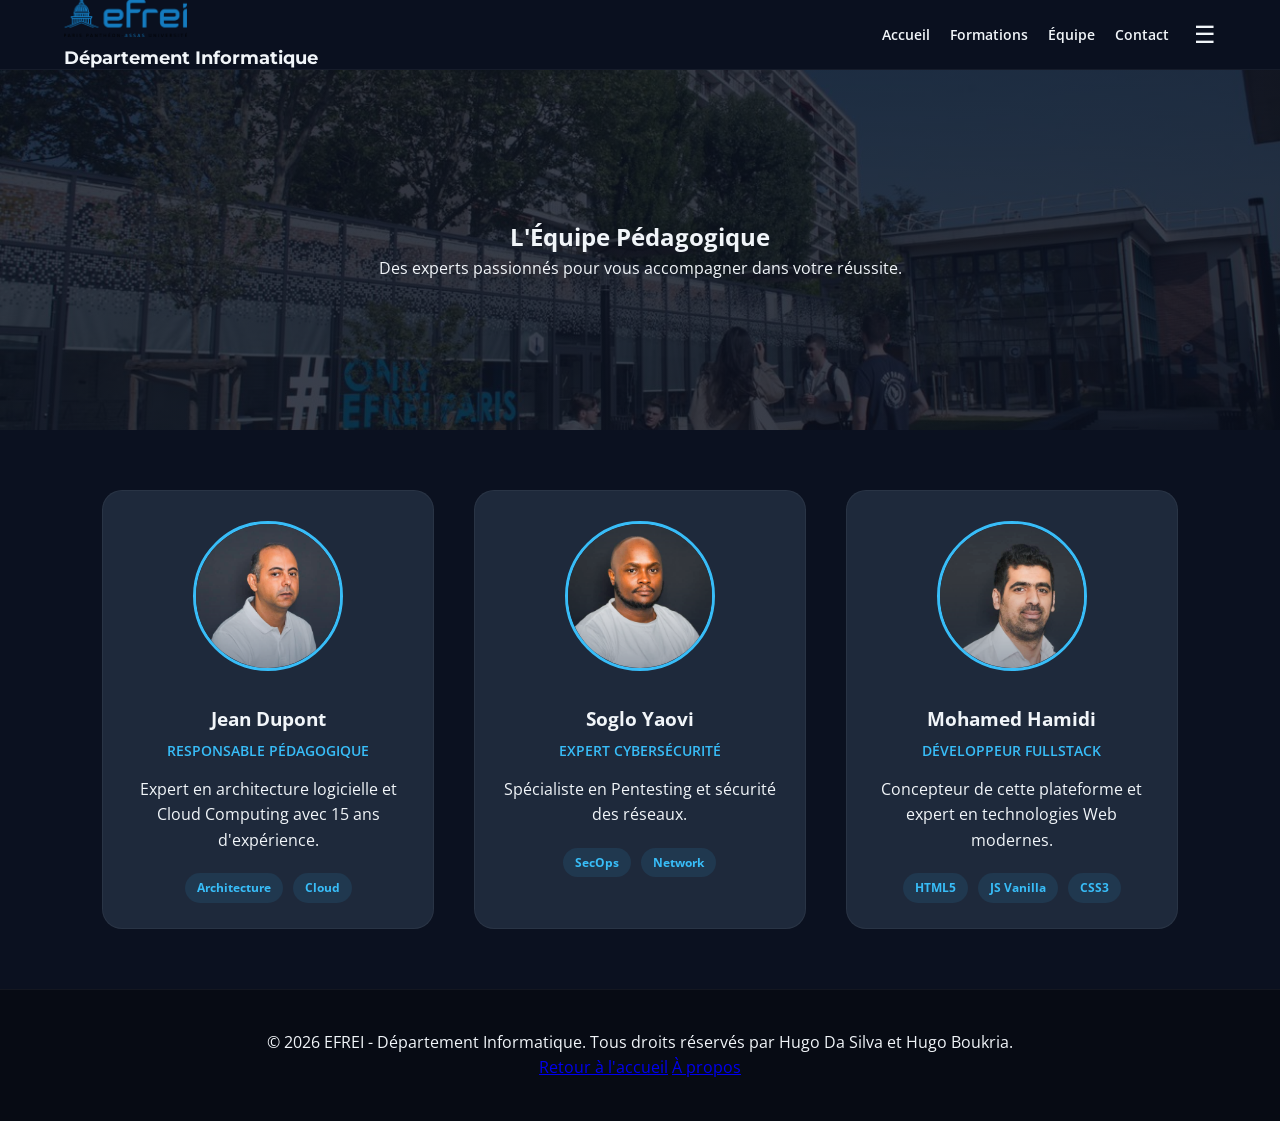
==== html/equipe.html @ b2d067b9 "Add files via upload" ====
<!DOCTYPE html>
<html lang="fr">
<head>
    <meta charset="UTF-8">
    <meta name="viewport" content="width=device-width, initial-scale=1.0">
    <title>Équipe - EFREI</title>
    <link rel="stylesheet" href="../css/style.css">
</head>

<body class="dark">

<header>
    <div class="logo-container">
        <img src="../img/logo.jpg" alt="Logo EFREI">
        <h1>Département Informatique</h1>
    </div>

    <div class="nav-wrapper">
        <nav id="nav">
            <ul>
                <li><a href="../index.html">Accueil</a></li>
                <li><a href="cours.html">Formations</a></li>
                <li><a href="equipe.html">Équipe</a></li>
                <li><a href="contact_propos.html">Contact</a></li>
            </ul>
        </nav>
        <div class="menu-toggle" onclick="toggleMenu()">☰</div>
    </div>
</header>

<section class="page-header team-bg">
    <div class="overlay-text">
        <h2>L'Équipe Pédagogique</h2>
        <p>Des experts passionnés pour vous accompagner dans votre réussite.</p>
    </div>
</section>

<section class="team-section">
    <div class="team-grid">
        <div class="team-card">
            <div class="member-image">
                <img src="../img/prof1.jpg" alt="Nom du Professionnel">
            </div>
            <div class="member-info">
                <h3>Jean Dupont</h3>
                <span class="member-role">Responsable Pédagogique</span>
                <p>Expert en architecture logicielle et Cloud Computing avec 15 ans d'expérience.</p>
                <div class="member-tech">
                    <span>Architecture</span> <span>Cloud</span>
                </div>
            </div>
        </div>

        <div class="team-card">
            <div class="member-image">
                <img src="../img/prof3.jpg" alt="Nom du Professionnel">
            </div>
            <div class="member-info">
                <h3>Soglo Yaovi</h3>
                <span class="member-role">Expert Cybersécurité</span>
                <p>Spécialiste en Pentesting et sécurité des réseaux.</p>
                <div class="member-tech">
                    <span>SecOps</span> <span>Network</span>
                </div>
            </div>
        </div>

        <div class="team-card">
            <div class="member-image">
                <img src="../img/prof2.jpg" alt="Nom du Professionnel">
            </div>
            <div class="member-info">
                <h3>Mohamed Hamidi</h3>
                <span class="member-role">Développeur Fullstack</span>
                <p>Concepteur de cette plateforme et expert en technologies Web modernes.</p>
                <div class="member-tech">
                    <span>HTML5</span> <span>JS Vanilla</span> <span>CSS3</span>
                </div>
            </div>
        </div>
    </div>
</section>



<footer>
    <div class="footer-content">
        <p>© 2026 EFREI - Département Informatique. Tous droits réservés par Hugo Da Silva et Hugo Boukria.</p>
        <div class="footer-links">
            <a href="../index.html" class="about-link">Retour à l'accueil</a>
            <a href="contact_propos.html" class="about-link">À propos</a>
        </div>
    </div>
</footer>

<script src="../java/main.js"></script>
</body>
</html>
---- css/style.css ----
/* --- POLICES ET VARIABLES (FORCE DARK MODE PAR DÉFAUT) --- */
@import url('https://fonts.googleapis.com/css2?family=Montserrat:wght@600;700;800&family=Open+Sans:wght@400;600&display=swap');

:root {
    --bg-color: #0b1120;           
    --card-bg: #1e293b;            
    --primary-color: #002b5c;      
    --secondary-color: #38bdf8;    
    --text-color: #f1f5f9;         
    --text-muted: #94a3b8;
    --transition: 0.3s cubic-bezier(0.4, 0, 0.2, 1);
    --shadow: 0 10px 25px rgba(0, 0, 0, 0.3);
}

/* --- AJOUT : VARIABLES POUR LE MODE CLAIR --- */
body.light {
    --bg-color: #f8fafc;
    --card-bg: #ffffff;
    --text-color: #1e293b;
    --text-muted: #64748b;
    --shadow: 0 10px 25px rgba(0, 0, 0, 0.05);
}

* { margin: 0; padding: 0; box-sizing: border-box; }

body {
    font-family: 'Open Sans', sans-serif;
    background-color: var(--bg-color);
    color: var(--text-color);
    line-height: 1.6;
    /* Ajout d'une transition pour un passage fluide entre les modes */
    transition: background var(--transition), color var(--transition);
}

/* --- HEADER --- */
header {
    display: flex;
    justify-content: space-between;
    align-items: center;
    padding: 0 5%;
    height: 70px;
    background: rgba(11, 17, 32, 0.95);
    backdrop-filter: blur(12px);
    position: sticky;
    top: 0;
    z-index: 1000;
    border-bottom: 1px solid rgba(255, 255, 255, 0.05);
}

/* Ajustement du header en mode clair */
body.light header {
    background: rgba(248, 250, 252, 0.95);
    border-bottom: 1px solid rgba(0, 0, 0, 0.1);
}

.logo-container img { height: 40px; margin-right: 12px; }
.logo-container h1 { font-family: 'Montserrat'; font-size: 1.1rem; }

.nav-wrapper { display: flex; align-items: center; gap: 25px; }
nav ul { display: flex; list-style: none; gap: 20px; }
nav a { color: var(--text-color); text-decoration: none; font-weight: 600; font-size: 0.9rem; transition: var(--transition); }
nav a:hover { color: var(--secondary-color); }

.menu-toggle { font-size: 24px; cursor: pointer; color: var(--text-color); }

/* --- HERO CAROUSEL --- */
.hero-carousel {
    position: relative;
    height: 75vh;
    width: 100%;
    overflow: hidden;
}

.carousel-container {
    width: 100%;
    height: 100%;
    background: #000;
}

#carousel-image {
    width: 100%;
    height: 100%;
    object-fit: cover;
    opacity: 0.6; 
    transition: opacity 0.5s ease-in-out;
}

.hero-overlay {
    position: absolute;
    top: 50%;
    left: 50%;
    transform: translate(-50%, -50%);
    text-align: center;
    width: 80%;
    z-index: 10;
}

.hero-overlay h2 {
    font-family: 'Montserrat';
    font-size: 3rem;
    margin-bottom: 25px;
    background: linear-gradient(to right, #fff, var(--secondary-color));
    -webkit-background-clip: text;
    background-clip: text;
    color: transparent;
}

.hero-overlay button {
    padding: 14px 35px;
    border: none;
    background: var(--secondary-color);
    color: #0f172a;
    font-weight: 700;
    border-radius: 8px;
    cursor: pointer;
    transition: var(--transition);
}

.hero-overlay button:hover {
    transform: translateY(-3px);
    box-shadow: 0 0 20px rgba(56, 189, 248, 0.5);
}

/* --- STATS OVERLAP --- */
.stats-container {
    display: flex;
    justify-content: center;
    gap: 25px;
    margin-top: -60px;
    padding: 0 8%;
    position: relative;
    z-index: 15;
}

.stat-card {
    background: var(--secondary-color);
    color: #0f172a;
    padding: 25px;
    border-radius: 15px;
    text-align: center;
    min-width: 220px;
    box-shadow: 0 10px 25px rgba(56, 189, 248, 0.3);
}

.stat-number { font-size: 2.2rem; font-weight: 800; display: block; }

/* --- HISTORY & SECTIONS --- */
.history-section { 
    padding: 100px 8% 80px; 
}
.history-grid { 
    display: grid; 
    grid-template-columns: 1fr 1fr; 
    gap: 50px; 
    align-items: center; 
}
.history-image img { width: 100%; 
    border-radius: 15px; 
    box-shadow: var(--shadow); 
}

.news-section, .partners, .testimonials { 
    padding: 80px 8%; 
}
.news-grid { 
    display: grid; 
    grid-template-columns: repeat(auto-fit, minmax(300px, 1fr)); 
    gap: 30px; 
}
.news-card { 
    background: var(--card-bg); 
    padding: 35px; 
    border-radius: 16px; 
    box-shadow: var(--shadow); 
    border: 1px solid rgba(255, 255, 255, 0.03); 
}

.partners-grid { 
    display: flex; 
    justify-content: center; 
    flex-wrap: wrap; 
    gap: 20px; 
}
.partner-item {
     background: rgba(255, 255, 255, 0.05); 
     padding: 15px 25px; 
     border-radius: 8px; 
     font-weight: bold; 
     border: 1px solid rgba(255, 255, 255, 0.1); 
    }

/* Ajustement des items partenaires en mode clair */
body.light .partner-item {
    background: rgba(0, 0, 0, 0.05);
    border-color: rgba(0, 0, 0, 0.1);
}

.testimonial-grid { 
    display: grid; 
    grid-template-columns: repeat(auto-fit, minmax(320px, 1fr)); 
    gap: 30px; 
}
.testimonial-card { 
    background: var(--card-bg); 
    padding: 35px; border-radius: 16px; 
    border-left: 5px solid var(--secondary-color); 
    box-shadow: var(--shadow); 
}

/* --- FOOTER --- */
.cta-final { 
    padding: 60px 8%; 
    text-align: center; 
    background: linear-gradient(to right, var(--primary-color), #004080); 
    margin: 40px 8%; 
    border-radius: 20px; 
}

/* --- AJOUT : STYLE DU BOUTON TOGGLE --- */
.mode-toggle-btn {
    background: transparent;
    border: 2px solid white;
    color: white;
    padding: 12px 30px;
    border-radius: 50px;
    font-weight: bold;
    cursor: pointer;
    margin-top: 25px;
    transition: var(--transition);
}

.mode-toggle-btn:hover {
    transform: scale(1.05);
    background: white;
    color: var(--primary-color);
}

/* Ajustement du bouton quand le mode clair est actif */
body.light .mode-toggle-btn {
    border-color: var(--primary-color);
    color: var(--primary-color);
}

body.light .mode-toggle-btn:hover {
    background: var(--primary-color);
    color: white;
}

footer { 
    padding: 40px 8%; 
    background: #070b14; 
    text-align: center; 
    border-top: 1px solid rgba(255, 255, 255, 0.05); 
}

/* Ajustement footer mode clair */
body.light footer {
    background: #f1f5f9;
}

@media (max-width: 900px) {
    .nav-wrapper nav { 
        display: none; 
    }
    .history-grid { 
        grid-template-columns: 1fr; 
    }
    .stats-container { 
        flex-direction: column; 
        align-items: center; 
        margin-top: -30px; 
    }
    .hero-overlay h2 { 
        font-size: 2rem; 
    }
}

/* --- PAGE FORMATIONS --- */
.page-header {
    height: 40vh;
    background: linear-gradient(rgba(11, 17, 32, 0.8), rgba(11, 17, 32, 0.8)), url('../img/campus2.jpg') center/cover;
    display: flex;
    align-items: center;
    justify-content: center;
    text-align: center;
}

.formations-grid-section { padding: 60px 8%; }

.formations-container {
    display: grid;
    grid-template-columns: repeat(auto-fit, minmax(350px, 1fr));
    gap: 40px;
}

.formation-card {
    background: var(--card-bg);
    padding: 40px;
    border-radius: 20px;
    border: 1px solid rgba(255,255,255,0.05);
    transition: var(--transition);
}

.formation-card:hover { transform: translateY(-10px); border-color: var(--secondary-color); }

.card-icon { font-size: 3rem; margin-bottom: 20px; }

.formation-card ul {
    list-style: none;
    margin-top: 20px;
    text-align: left;
}

.formation-card li::before {
    content: "✓";
    color: var(--secondary-color);
    margin-right: 10px;
    font-weight: bold;
}

/* --- TABLEAU MODERNE --- */
.program-table-section { padding: 60px 8%; background: rgba(255,255,255,0.02); }

.table-container { overflow-x: auto; margin-top: 30px; }

.modern-table {
    width: 100%;
    border-collapse: collapse;
    background: var(--card-bg);
    border-radius: 15px;
    overflow: hidden;
}

.modern-table th, .modern-table td {
    padding: 20px;
    text-align: left;
    border-bottom: 1px solid rgba(255,255,255,0.05);
}

.modern-table th {
    background: var(--primary-color);
    color: white;
    text-transform: uppercase;
    font-size: 0.8rem;
    letter-spacing: 1px;
}

.modern-table tr:hover { background: rgba(56, 189, 248, 0.05); }

.modern-table td { color: var(--text-muted); }

/* --- PAGE ÉQUIPE --- */
.team-bg {
    background: linear-gradient(rgba(11, 17, 32, 0.8), rgba(11, 17, 32, 0.8)), url('../img/campus.jpg') center/cover !important;
}

.team-section { padding: 60px 8%; }

.team-grid {
    display: grid;
    grid-template-columns: repeat(auto-fit, minmax(300px, 1fr));
    gap: 40px;
}

.team-card {
    background: var(--card-bg);
    border-radius: 20px;
    overflow: hidden;
    text-align: center;
    border: 1px solid rgba(255,255,255,0.05);
    transition: var(--transition);
}

.team-card:hover {
    transform: translateY(-10px);
    border-color: var(--secondary-color);
}

.member-image {
    padding: 30px 30px 0;
}

.member-image img {
    width: 150px;
    height: 150px;
    border-radius: 50%; 
    object-fit: cover;
    border: 3px solid var(--secondary-color);
}

.member-info { padding: 25px; }

.member-info h3 { margin-bottom: 5px; color: var(--text-color); }

.member-role {
    display: block;
    color: var(--secondary-color);
    font-weight: 600;
    font-size: 0.9rem;
    margin-bottom: 15px;
    text-transform: uppercase;
}

.member-tech {
    display: flex;
    justify-content: center;
    gap: 10px;
    margin-top: 20px;
    flex-wrap: wrap;
}

.member-tech span {
    background: rgba(56, 189, 248, 0.1);
    color: var(--secondary-color);
    padding: 5px 12px;
    border-radius: 15px;
    font-size: 0.75rem;
    font-weight: bold;
}

.project-details { padding: 40px 8% 80px; }

/* --- PAGE CONTACT --- */
.contact-bg {
    background: linear-gradient(rgba(11, 17, 32, 0.8), rgba(11, 17, 32, 0.8)), url('../img/campus.jpg') center/cover !important;
}

.contact-container {
    display: grid;
    grid-template-columns: 1fr 2fr;
    gap: 40px;
    padding: 60px 8%;
}

.contact-info {
    display: flex;
    flex-direction: column;
    gap: 20px;
}

.info-card {
    background: var(--card-bg);
    padding: 25px;
    border-radius: 15px;
    border-left: 4px solid var(--secondary-color);
}

.contact-form-wrapper {
    background: var(--card-bg);
    padding: 40px;
    border-radius: 20px;
    box-shadow: var(--shadow);
}

.modern-form .form-group {
    margin-bottom: 20px;
}

.modern-form input, .modern-form textarea {
    width: 100%;
    padding: 15px;
    background: rgba(255, 255, 255, 0.05);
    border: 1px solid rgba(255, 255, 255, 0.1);
    border-radius: 8px;
    color: var(--text-color);
    font-family: inherit;
}

/* Ajustement des champs de formulaire en mode clair */
body.light .modern-form input, 
body.light .modern-form textarea {
    background: rgba(0, 0, 0, 0.03);
    border-color: rgba(0, 0, 0, 0.1);
}

.submit-btn {
    width: 100%;
    padding: 15px;
    background: var(--secondary-color);
    color: #0f172a;
    font-weight: bold;
    border: none;
    border-radius: 8px;
    cursor: pointer;
    transition: 0.3s;
}

.submit-btn:hover {
    transform: scale(1.02);
    box-shadow: 0 0 20px rgba(56, 189, 248, 0.4);
}

/* --- FAQ --- */
.faq-section { padding: 60px 8% 100px; }
.faq-container { max-width: 800px; margin: 30px auto; }

.faq-item {
    background: var(--card-bg);
    margin-bottom: 15px;
    border-radius: 10px;
    overflow: hidden;
}

.faq-question {
    width: 100%;
    padding: 20px;
    text-align: left;
    background: none;
    border: none;
    color: var(--text-color);
    font-size: 1.1rem;
    font-weight: bold;
    display: flex;
    justify-content: space-between;
    cursor: pointer;
}

.faq-answer {
    padding: 0 20px 20px;
    display: none;
    color: var(--text-muted);
}

@media (max-width: 900px) {
    .contact-container { grid-template-columns: 1fr; }
}
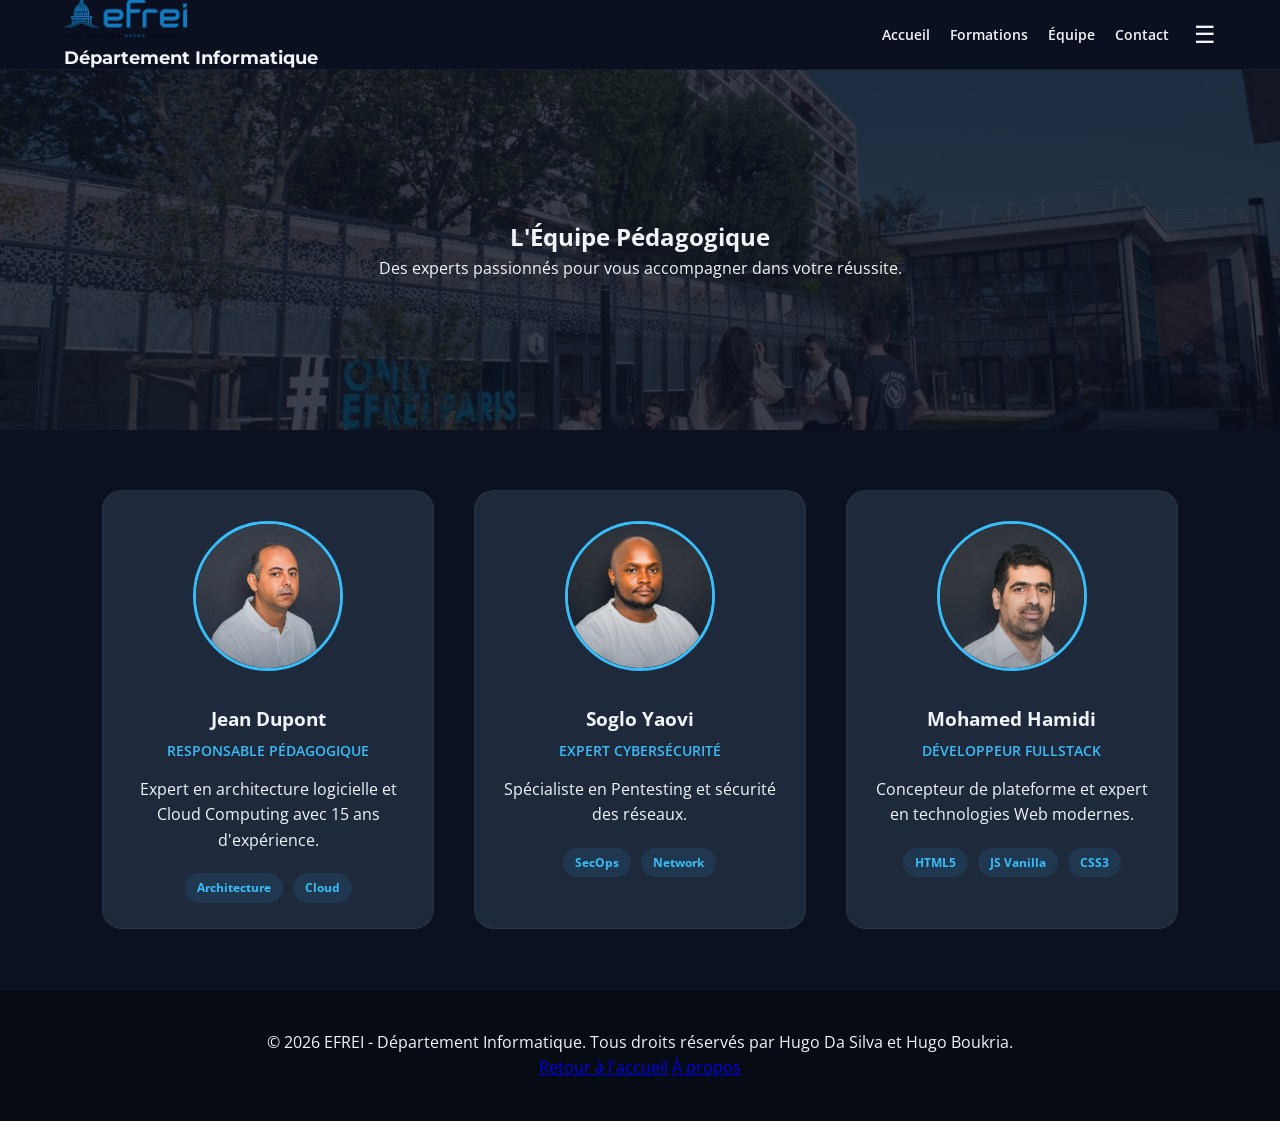
==== commit dcf75201: "Update equipe.html" ====
--- a/html/equipe.html
+++ b/html/equipe.html
@@ -72,7 +72,7 @@
             <div class="member-info">
                 <h3>Mohamed Hamidi</h3>
                 <span class="member-role">Développeur Fullstack</span>
-                <p>Concepteur de cette plateforme et expert en technologies Web modernes.</p>
+                <p>Concepteur de plateforme et expert en technologies Web modernes.</p>
                 <div class="member-tech">
                     <span>HTML5</span> <span>JS Vanilla</span> <span>CSS3</span>
                 </div>
@@ -95,4 +95,5 @@
 
 <script src="../java/main.js"></script>
 </body>
-</html>+
+</html>
